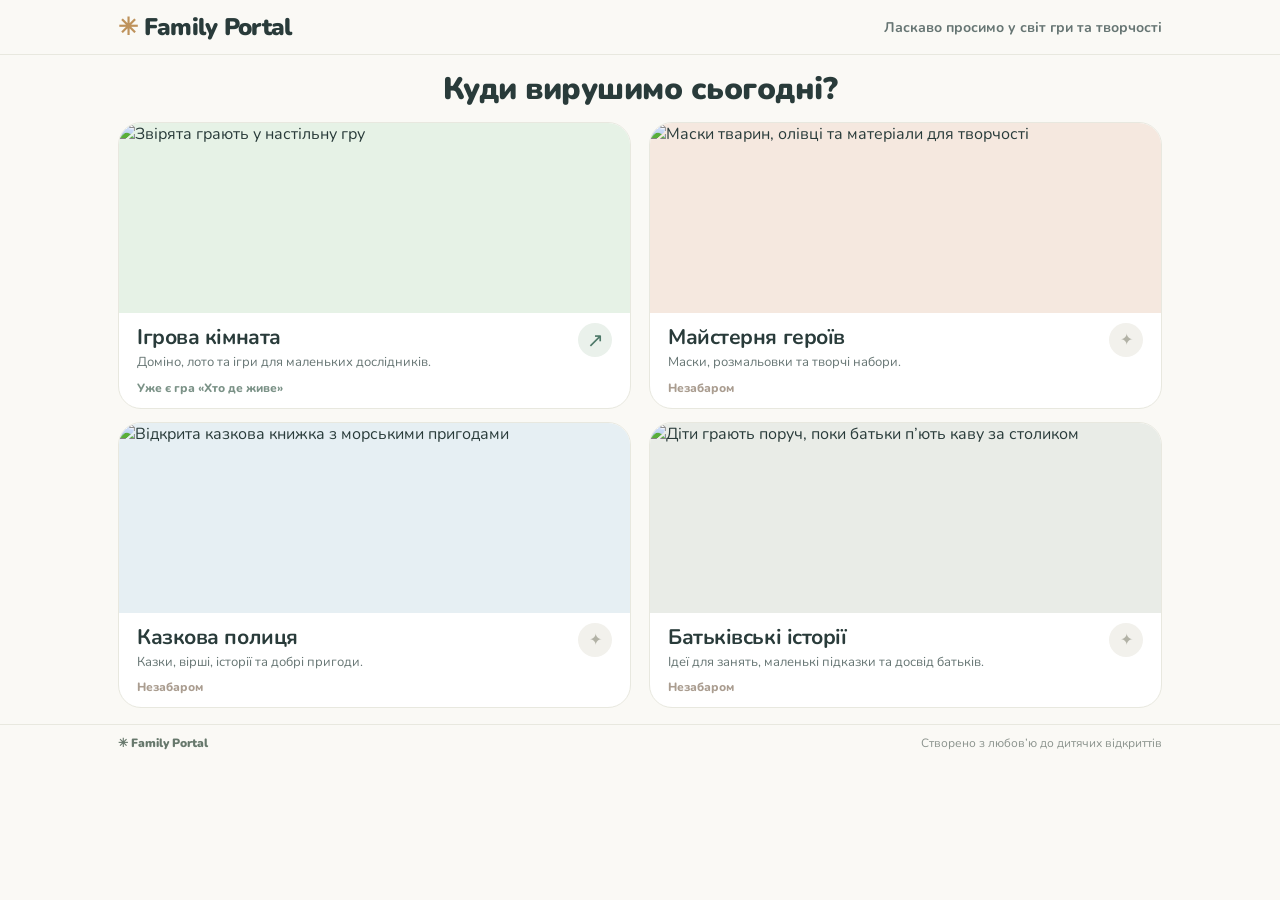
==== index.html @ 460896b2 "Add files via upload" ====
<!doctype html>
<html lang="uk">
<head>
  <meta charset="utf-8">
  <meta name="viewport" content="width=device-width, initial-scale=1">
  <meta name="theme-color" content="#f8f6f1">
  <meta name="description" content="Family Portal — цікаві ігри, творчі майстерні, казки та ідеї для батьків.">
  <title>Family Portal</title>
  <link rel="stylesheet" href="style.css">
</head>
<body>
  <header class="site-header">
    <div class="wrap header-inner">
      <a class="brand" href="./" aria-label="Family Portal — головна">✳ <span>Family Portal</span></a>
      <p class="header-greeting">Ласкаво просимо у світ гри та творчості</p>
    </div>
  </header>
  <main>
    <section class="rooms wrap" id="rooms" aria-labelledby="rooms-title">
      <div class="section-title"><h1 id="rooms-title">Куди вирушимо сьогодні?</h1></div>
      <div class="cards">
        <a class="room-card room-games" href="./hto-de-zhyve/">
          <div class="art"><img src="assets/games.svg" alt="Звірята грають у настільну гру" width="600" height="400"></div>
          <div class="card-copy"><div><h3>Ігрова кімната</h3><p>Доміно, лото та ігри для маленьких дослідників.</p></div><span class="arrow" aria-hidden="true">↗</span></div>
          <span class="hint">Уже є гра «Хто де живе»</span>
        </a>
        <div class="room-card room-workshop soon">
          <div class="art"><img src="assets/workshop.svg" alt="Маски тварин, олівці та матеріали для творчості" width="600" height="400"></div>
          <div class="card-copy"><div><h3>Майстерня героїв</h3><p>Маски, розмальовки та творчі набори.</p></div><span class="arrow muted" aria-hidden="true">✦</span></div>
          <span class="hint">Незабаром</span>
        </div>
        <div class="room-card room-stories soon">
          <div class="art"><img src="assets/stories.svg" alt="Відкрита казкова книжка з морськими пригодами" width="600" height="400"></div>
          <div class="card-copy"><div><h3>Казкова полиця</h3><p>Казки, вірші, історії та добрі пригоди.</p></div><span class="arrow muted" aria-hidden="true">✦</span></div>
          <span class="hint">Незабаром</span>
        </div>
        <div class="room-card room-parents soon">
          <div class="art"><img src="assets/parents.svg" alt="Діти грають поруч, поки батьки п’ють каву за столиком" width="600" height="400"></div>
          <div class="card-copy"><div><h3>Батьківські історії</h3><p>Ідеї для занять, маленькі підказки та досвід батьків.</p></div><span class="arrow muted" aria-hidden="true">✦</span></div>
          <span class="hint">Незабаром</span>
        </div>
      </div>
    </section>
  </main>
  <footer class="site-footer"><div class="wrap"><span>✳ Family Portal</span><span>Створено з любов’ю до дитячих відкриттів</span></div></footer>
</body>
</html>
---- style.css ----
@import url('https://fonts.googleapis.com/css2?family=Nunito:wght@400;500;600;700;800;900&display=swap');
:root{--ink:#293b3a;--muted:#667573;--bg:#faf9f5;--line:#e8e8df;--green:#466b60}*{box-sizing:border-box}html{scroll-behavior:smooth}body{margin:0;color:var(--ink);background:var(--bg);font-family:Nunito,'Segoe UI',sans-serif;font-size:16px}.wrap{max-width:1100px;margin:auto;padding-left:28px;padding-right:28px}.site-header{border-bottom:1px solid var(--line);background:rgba(250,249,245,.96)}.header-inner{height:78px;display:flex;align-items:center;justify-content:space-between;gap:20px}.brand{text-decoration:none;color:var(--ink);font-weight:900;font-size:24px;letter-spacing:-.7px}.brand:first-letter{color:#be925b}.top-nav{display:flex;gap:25px}.top-nav a{color:var(--muted);text-decoration:none;font-size:14px;font-weight:800}.top-nav a:hover{color:var(--green)}.hero{position:relative;text-align:center;padding-top:82px;padding-bottom:72px}.hero-sun{position:absolute;left:18%;top:75px;color:#e0b85e;font-size:28px}.eyebrow{text-transform:uppercase;letter-spacing:2px;font-weight:900;font-size:11px;color:#a57d53;margin:0 0 15px}.hero h1{font-weight:900;font-size:clamp(38px,6vw,67px);line-height:1.18;letter-spacing:-2px;margin:0}.hero h1 em{font-style:normal;color:#648b7b}.intro{max-width:610px;font-size:17px;line-height:1.8;color:var(--muted);margin:24px auto}.hero-link{display:inline-flex;align-items:center;gap:16px;margin-top:9px;padding:13px 21px;background:var(--green);border-radius:30px;color:white;text-decoration:none;font-weight:900;font-size:14px}.hero-link:hover{background:#34574d}.rooms{padding-bottom:74px}.section-title{text-align:center;margin-bottom:29px}.section-title h2{margin:0;font-size:clamp(25px,3.5vw,36px);letter-spacing:-.6px}.cards{display:grid;grid-template-columns:repeat(2,minmax(0,1fr));gap:24px}.room-card{overflow:hidden;border:1px solid var(--line);border-radius:23px;background:#fff;color:inherit;text-decoration:none;display:flex;flex-direction:column;transition:transform .2s ease,box-shadow .2s ease}.room-card[href]:hover{transform:translateY(-4px);box-shadow:0 12px 35px #2d4a3d16}.art{height:225px;overflow:hidden;background:#f0eee6}.art img{display:block;width:100%;height:100%;object-fit:cover}.card-copy{padding:19px 22px 4px;display:flex;align-items:flex-start;justify-content:space-between;gap:10px;flex:1}.card-copy h3{font-size:23px;letter-spacing:-.45px;margin:0 0 5px}.card-copy p{color:var(--muted);line-height:1.55;margin:0;font-size:14px}.arrow{width:34px;height:34px;border-radius:50%;background:#eaf1eb;color:#4d7868;display:grid;place-items:center;font-size:20px;flex-shrink:0}.arrow.muted{background:#f2f1ec;color:#b2b2a6;font-size:16px}.hint{font-size:12px;margin:14px 22px 20px;color:#7b9287;font-weight:800}.soon .hint{color:#aa9d90}.note{text-align:center;color:#87918a;font-size:13px;margin:28px auto 0}.site-footer{border-top:1px solid var(--line);color:#8b938d}.site-footer .wrap{padding-top:25px;padding-bottom:25px;display:flex;justify-content:space-between;gap:15px;font-size:12px}.site-footer span:first-child{font-weight:900;color:#67786c}@media(max-width:650px){.wrap{padding-left:18px;padding-right:18px}.header-inner{height:66px}.brand{font-size:21px}.top-nav{gap:12px}.top-nav a{font-size:12px}.hero{padding-top:64px;padding-bottom:56px}.hero-sun{left:8%;top:45px}.intro{font-size:15px}.cards{grid-template-columns:1fr;gap:18px}.art{height:215px}.card-copy h3{font-size:22px}.site-footer .wrap{flex-direction:column;align-items:center;text-align:center}}

/* v2: priority is immediately visible four-section catalogue */
.header-inner{min-height:70px;height:auto;padding-top:10px;padding-bottom:10px}
.header-greeting{font-size:14px;color:var(--muted);font-weight:700;margin:0;text-align:right}
.rooms{padding-top:25px;padding-bottom:44px}
.section-title{margin-bottom:18px}
.section-title h1{font-weight:900;font-size:clamp(23px,3vw,31px);letter-spacing:-.5px;margin:0}
.cards{gap:18px}
.art{height:165px}
.card-copy{padding:12px 18px 1px}
.card-copy h3{font-size:21px;margin-bottom:3px}
.card-copy p{font-size:13px;line-height:1.35}
.hint{margin:8px 18px 13px}
@media(max-width:650px){
 .header-inner{align-items:flex-start;flex-direction:column;gap:1px;padding-top:10px;padding-bottom:10px}
 .header-greeting{font-size:12px;text-align:left}
 .rooms{padding-top:18px}
 .section-title{margin-bottom:15px}
 .cards{gap:14px}
 .art{height:190px}
}

/* v5: preserve the ENTIRE illustration; never crop images. */
.art{height:190px;display:flex;align-items:center;justify-content:center;overflow:hidden}
.art img{width:100%;height:100%;object-fit:contain;object-position:center}
.room-games .art{background:#e6f2e6}
.room-workshop .art{background:#f5e8df}
.room-stories .art{background:#e6eff3}
.room-parents .art{background:#e9ece7}
@media(min-width:651px){
 .header-inner{min-height:54px;padding-top:5px;padding-bottom:5px}
 .rooms{padding-top:13px;padding-bottom:16px}
 .section-title{margin-bottom:12px}
 .cards{row-gap:13px;column-gap:18px}
 .card-copy{padding-top:10px;padding-bottom:0}
 .hint{margin-top:8px;margin-bottom:12px}
 .site-footer .wrap{padding-top:10px;padding-bottom:10px}
}
@media (min-width:651px) and (max-height:760px){
 .art{height:165px}
 .rooms{padding-top:8px;padding-bottom:10px}
 .section-title{margin-bottom:8px}
 .cards{row-gap:10px}
 .hint{margin-top:5px;margin-bottom:9px}
 .card-copy{padding-top:7px}
}
@media(max-width:650px){
 .art{height:auto;aspect-ratio:3/2}
 .art img{width:100%;height:100%;object-fit:contain}
}
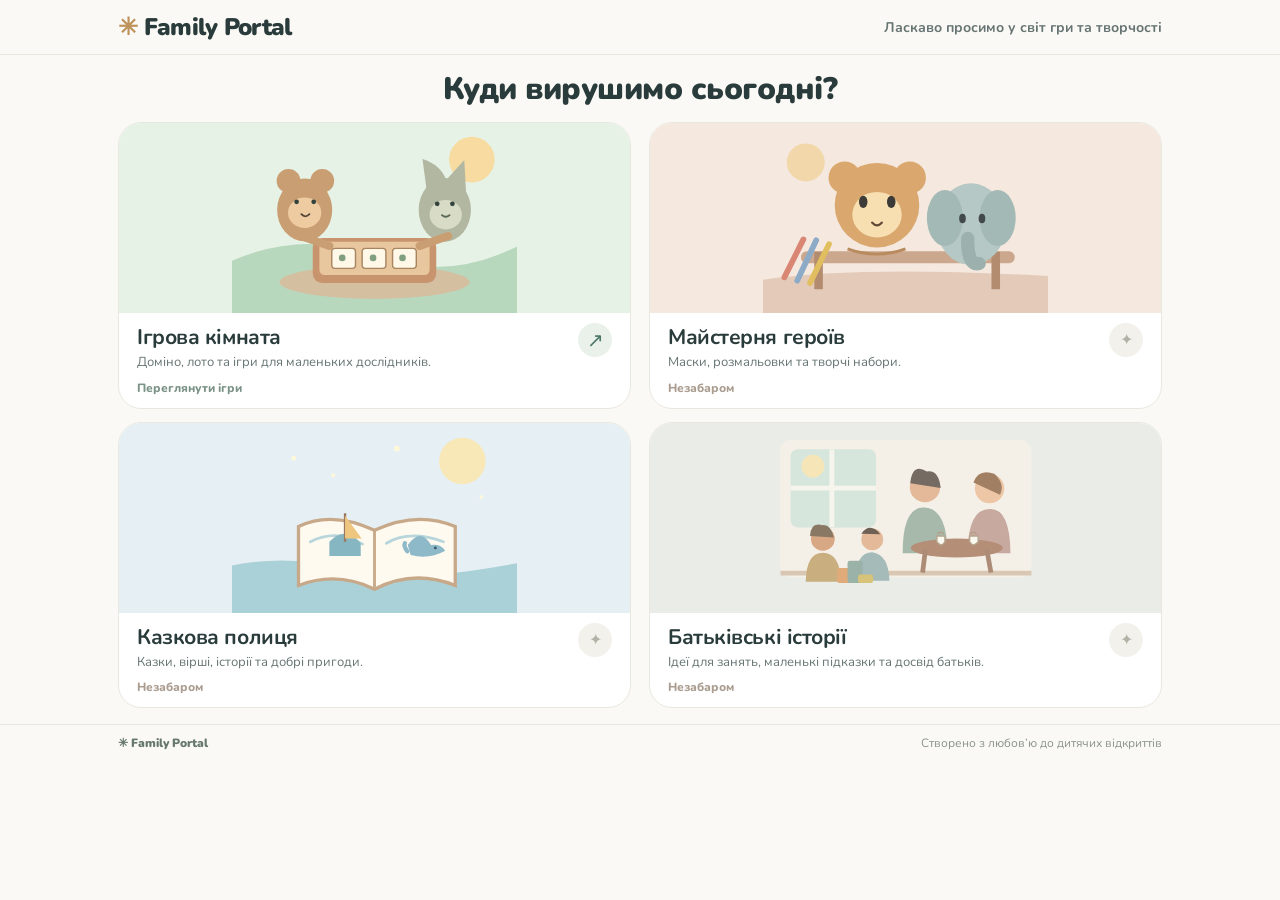
==== commit 316c2591: "Add files via upload" ====
--- a/index.html
+++ b/index.html
@@ -19,10 +19,10 @@
     <section class="rooms wrap" id="rooms" aria-labelledby="rooms-title">
       <div class="section-title"><h1 id="rooms-title">Куди вирушимо сьогодні?</h1></div>
       <div class="cards">
-        <a class="room-card room-games" href="./hto-de-zhyve/">
+        <a class="room-card room-games" href="./games/">
           <div class="art"><img src="assets/games.svg" alt="Звірята грають у настільну гру" width="600" height="400"></div>
           <div class="card-copy"><div><h3>Ігрова кімната</h3><p>Доміно, лото та ігри для маленьких дослідників.</p></div><span class="arrow" aria-hidden="true">↗</span></div>
-          <span class="hint">Уже є гра «Хто де живе»</span>
+          <span class="hint">Переглянути ігри</span>
         </a>
         <div class="room-card room-workshop soon">
           <div class="art"><img src="assets/workshop.svg" alt="Маски тварин, олівці та матеріали для творчості" width="600" height="400"></div>
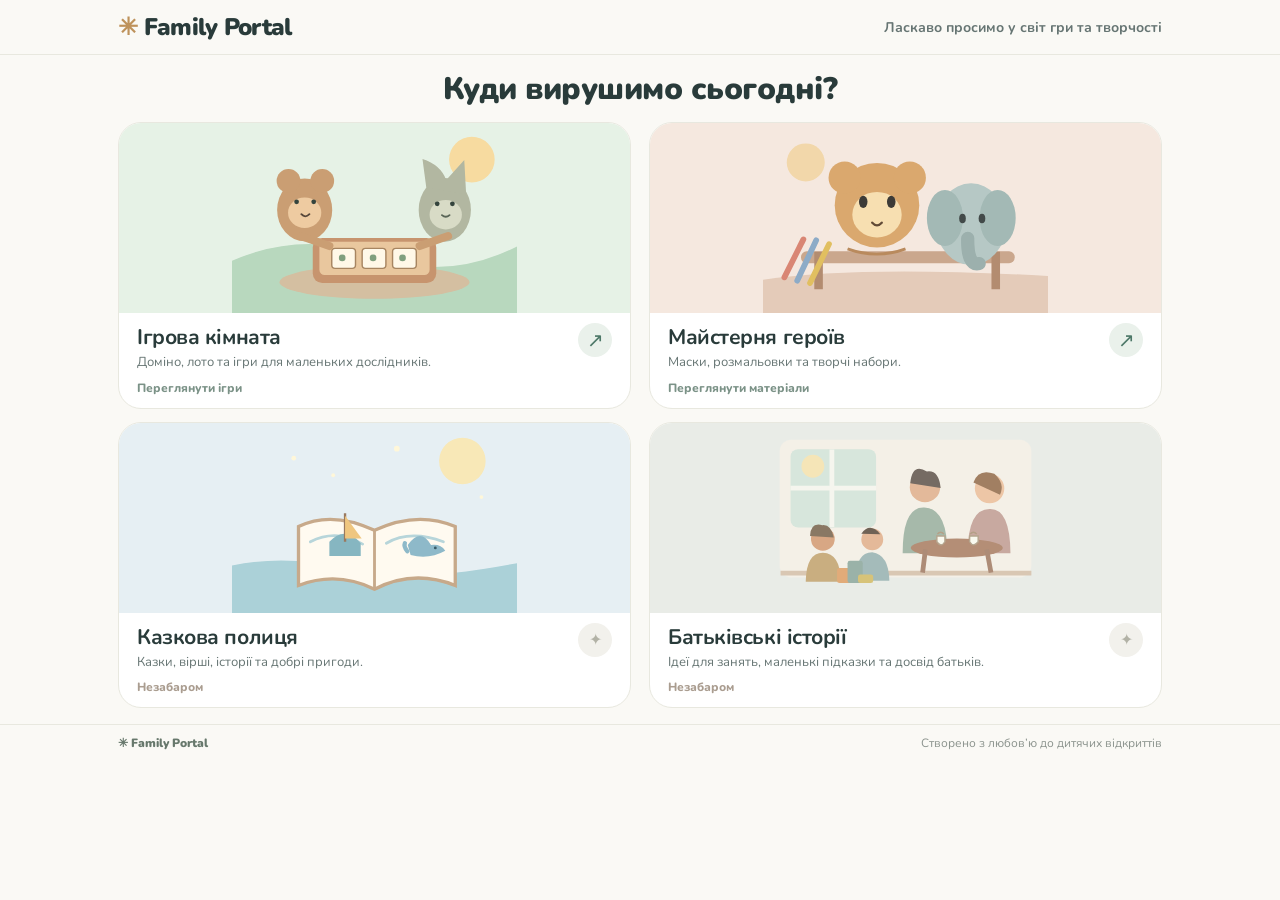
==== commit d59a25a3: "Add files via upload" ====
--- a/index.html
+++ b/index.html
@@ -24,11 +24,11 @@
           <div class="card-copy"><div><h3>Ігрова кімната</h3><p>Доміно, лото та ігри для маленьких дослідників.</p></div><span class="arrow" aria-hidden="true">↗</span></div>
           <span class="hint">Переглянути ігри</span>
         </a>
-        <div class="room-card room-workshop soon">
+        <a class="room-card room-workshop" href="./heroes/" aria-label="Відкрити Майстерню героїв">
           <div class="art"><img src="assets/workshop.svg" alt="Маски тварин, олівці та матеріали для творчості" width="600" height="400"></div>
-          <div class="card-copy"><div><h3>Майстерня героїв</h3><p>Маски, розмальовки та творчі набори.</p></div><span class="arrow muted" aria-hidden="true">✦</span></div>
-          <span class="hint">Незабаром</span>
-        </div>
+          <div class="card-copy"><div><h3>Майстерня героїв</h3><p>Маски, розмальовки та творчі набори.</p></div><span class="arrow" aria-hidden="true">↗</span></div>
+          <span class="hint">Переглянути матеріали</span>
+        </a>
         <div class="room-card room-stories soon">
           <div class="art"><img src="assets/stories.svg" alt="Відкрита казкова книжка з морськими пригодами" width="600" height="400"></div>
           <div class="card-copy"><div><h3>Казкова полиця</h3><p>Казки, вірші, історії та добрі пригоди.</p></div><span class="arrow muted" aria-hidden="true">✦</span></div>
